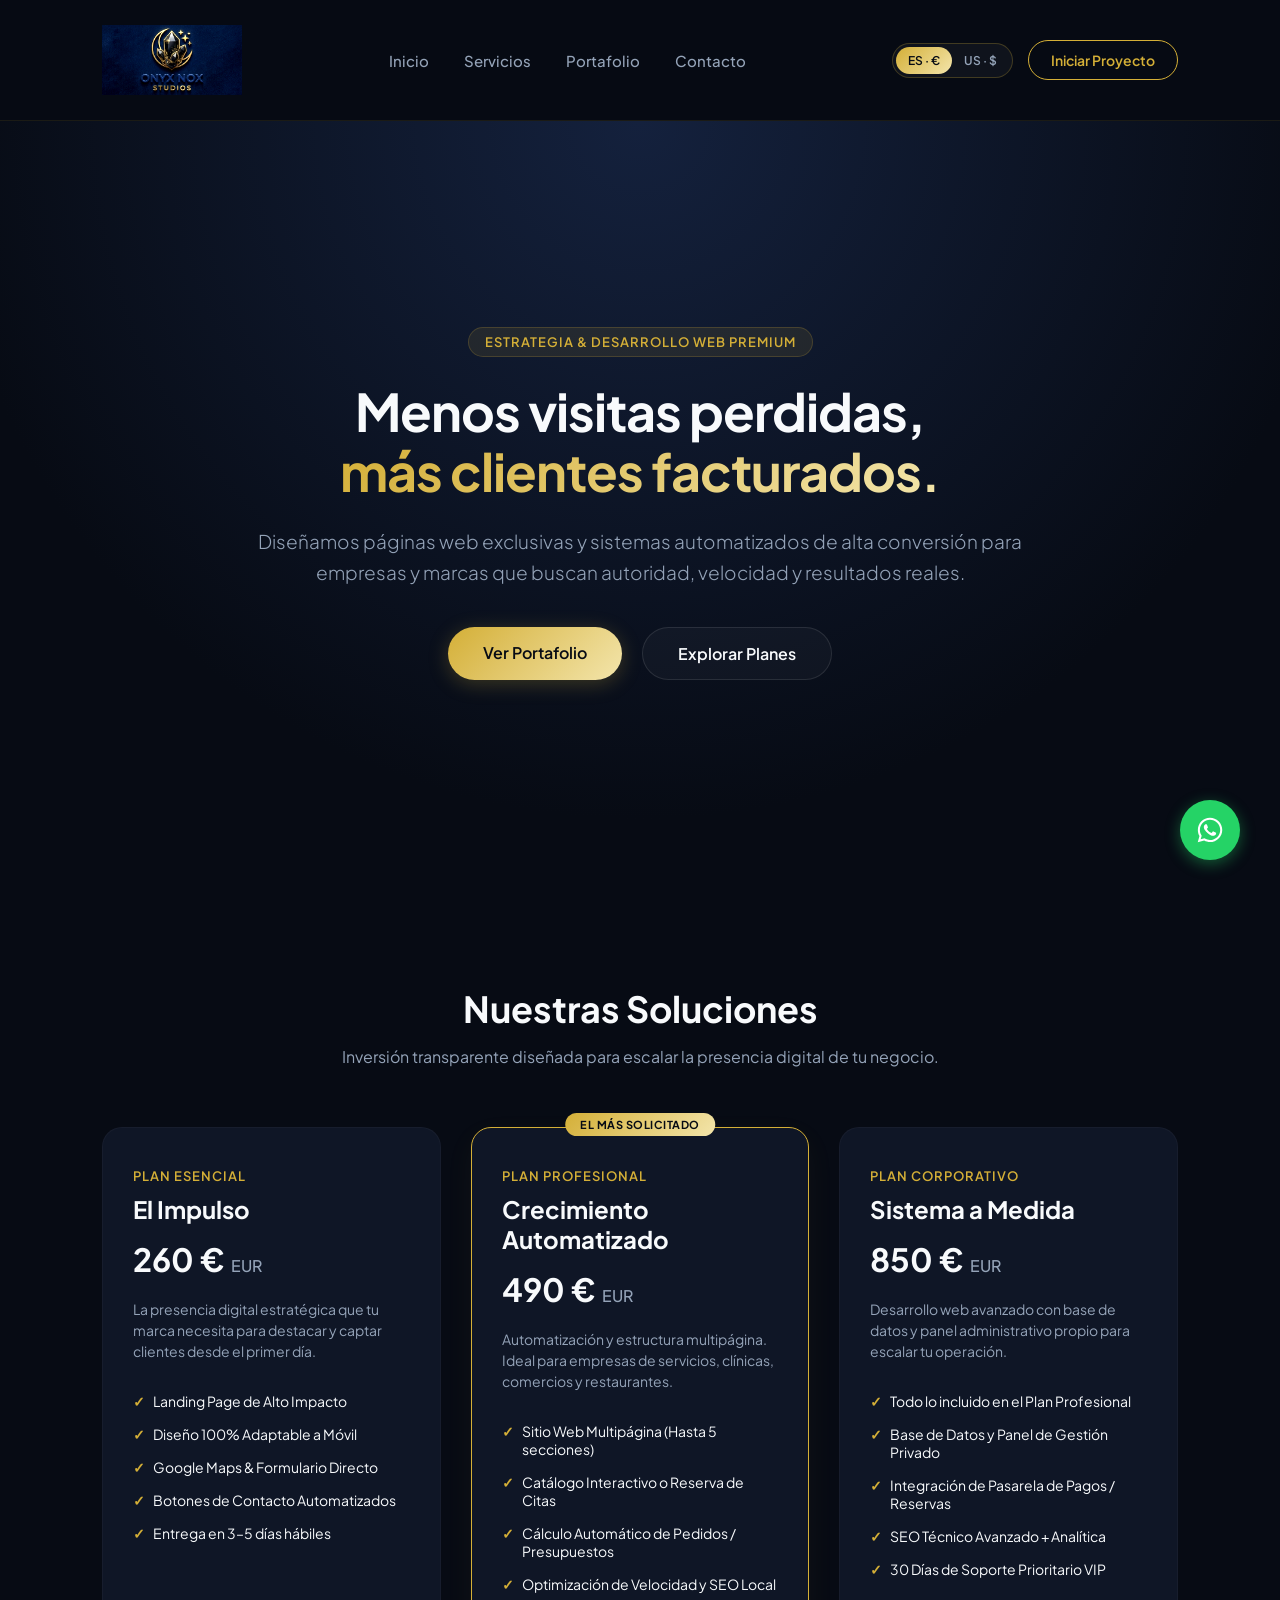
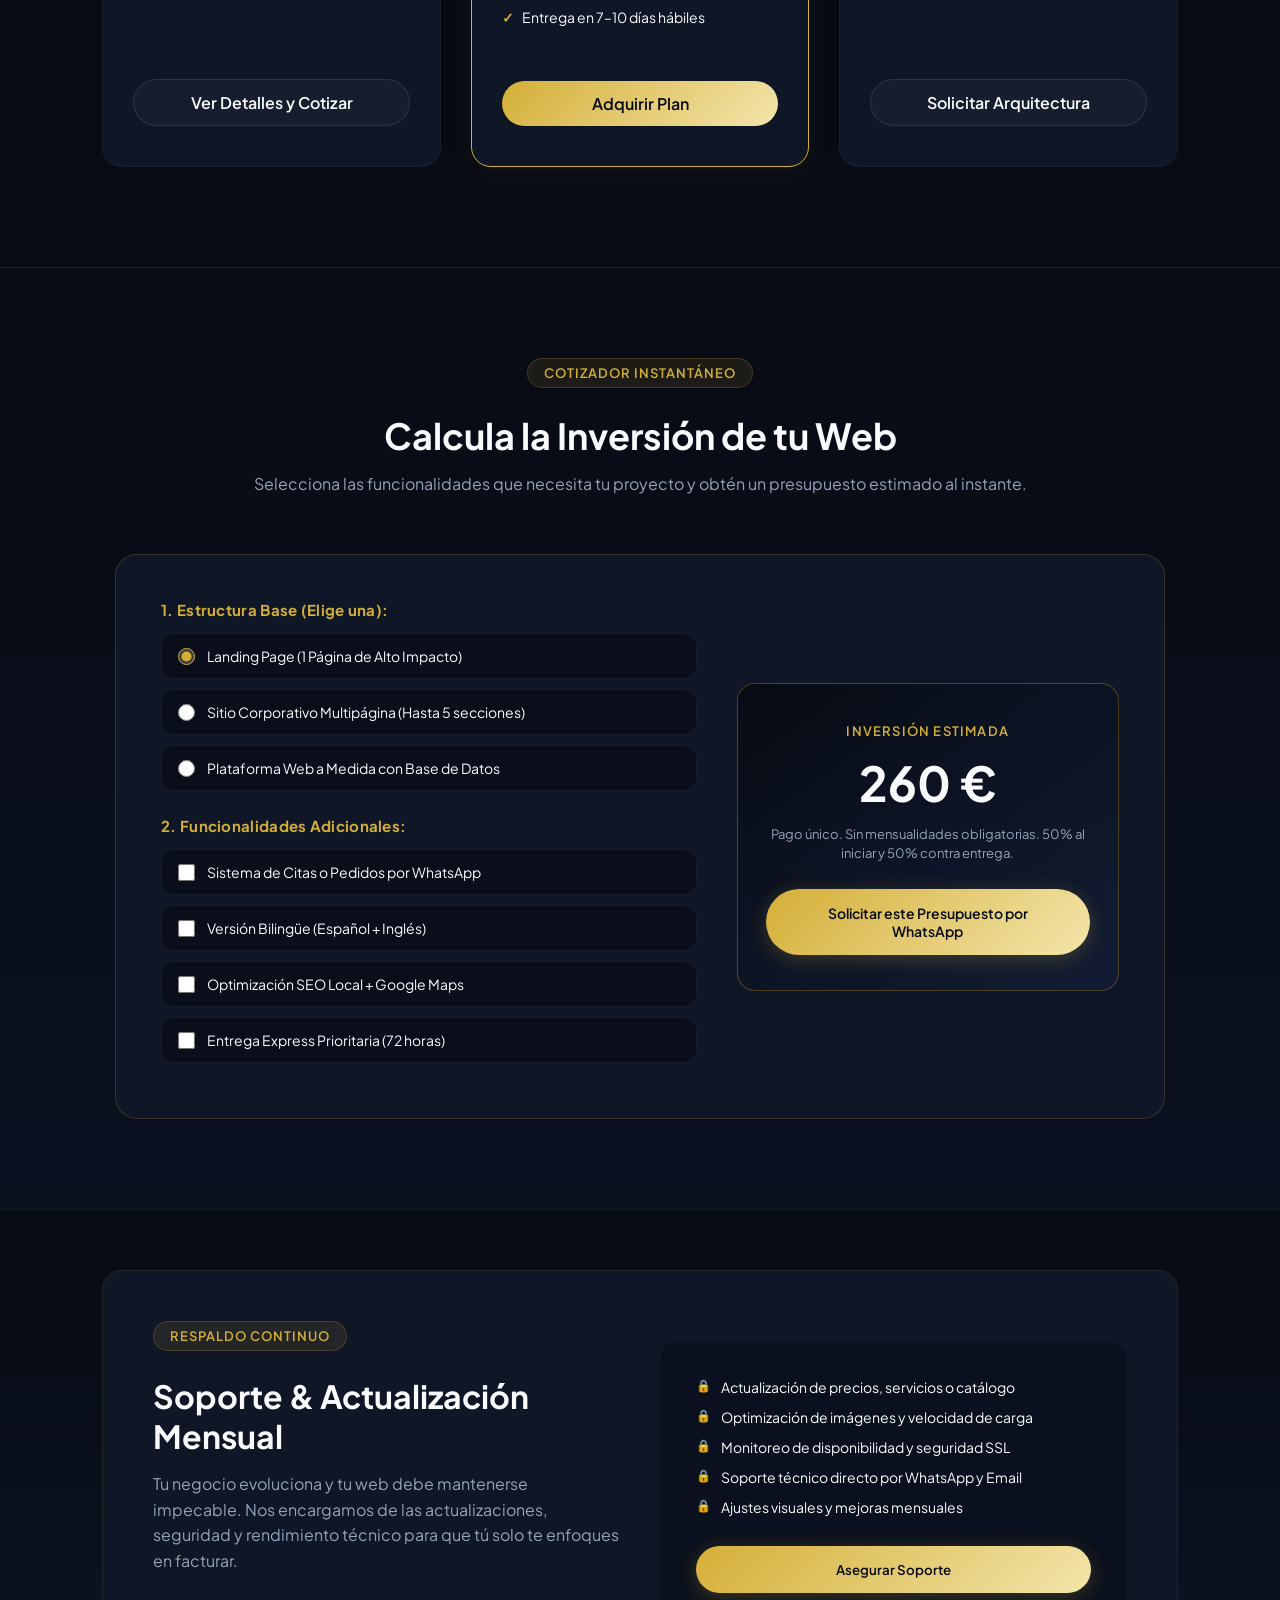
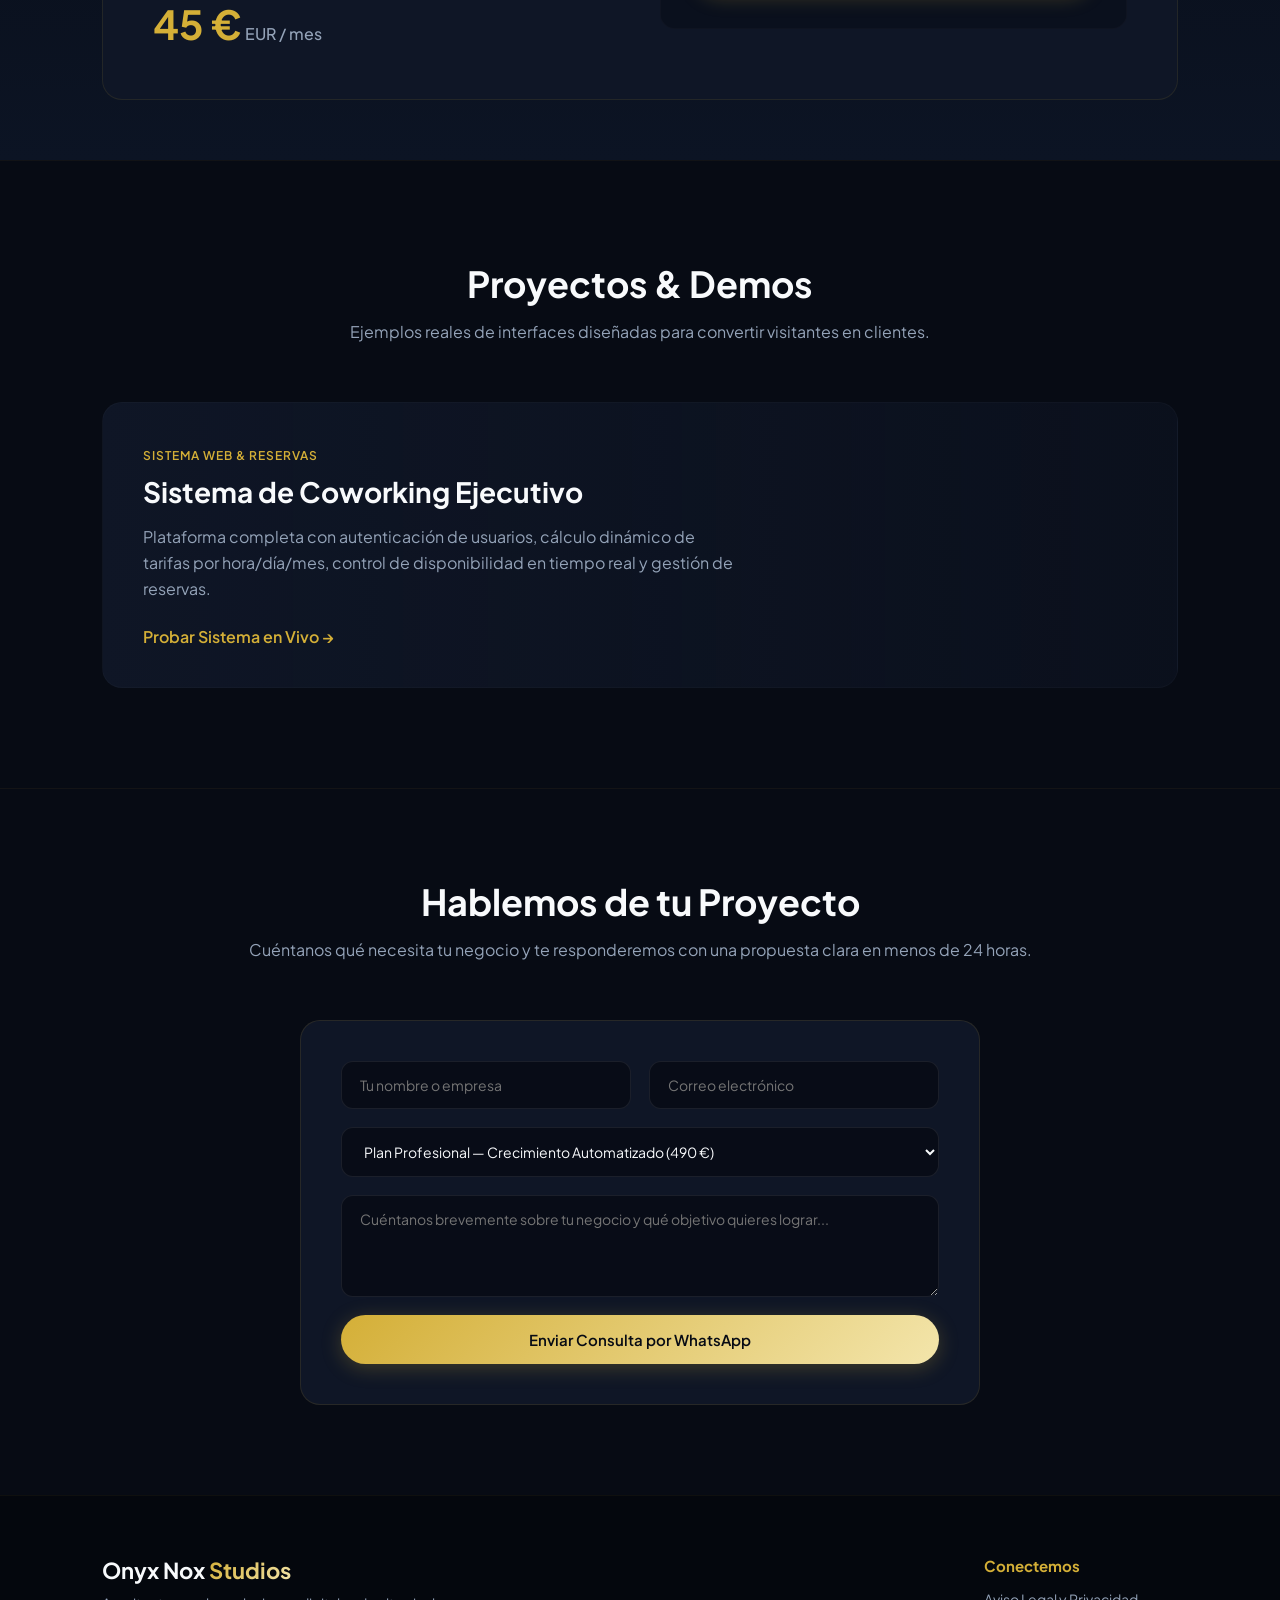
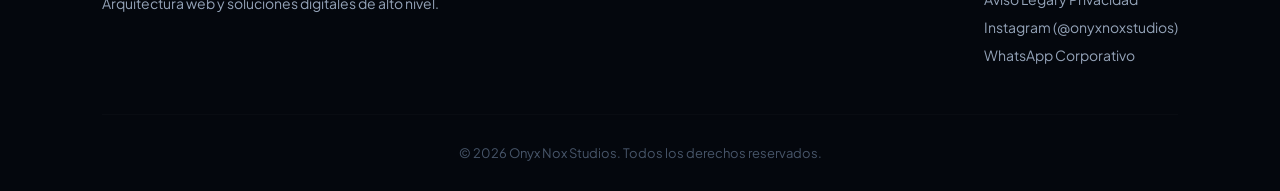
==== index.html @ cb820b1e "Agregar archivos de la pagina" ====
<!DOCTYPE html>
<html lang="es">
<head>
    <meta charset="UTF-8">
    <meta name="viewport" content="width=device-width, initial-scale=1.0">
    <title>Onyx Nox Studios | High-End Web Development & Digital Strategy</title>
    <link rel="preconnect" href="https://fonts.googleapis.com">
    <link rel="preconnect" href="https://fonts.gstatic.com" crossorigin>
    <link href="https://fonts.googleapis.com/css2?family=Plus+Jakarta+Sans:wght@300;400;500;600;700&display=swap" rel="stylesheet">
    <link rel="stylesheet" href="css/style.css">
    <script src="js/script.js" defer></script>
</head>
<body>

    <!-- BOTÓN FLOTANTE WHATSAPP -->
    <a href="https://wa.me/573127645859" id="btn-whatsapp-flotante" class="whatsapp-float" target="_blank" rel="noopener noreferrer" aria-label="WhatsApp Onyx Nox Studios">
        <svg xmlns="http://www.w3.org/2000/svg" viewBox="0 0 448 512" width="28" height="28" fill="#ffffff">
            <path d="M380.9 97.1C339 55.1 283.2 32 223.9 32c-122.4 0-222 99.6-222 222 0 39.1 10.2 77.3 29.6 111L0 480l117.7-30.9c32.4 17.7 68.9 27 106.1 27h.1c122.3 0 224.1-99.6 224.1-222 0-59.3-25.2-115-67.1-157zm-157 341.6c-33.2 0-65.7-8.9-94-25.7l-6.7-4-69.8 18.3L72 359.2l-4.4-7c-18.5-29.4-28.2-63.3-28.2-98.2 0-101.7 82.8-184.5 184.6-184.5 49.3 0 95.6 19.2 130.4 54.1 34.8 34.9 56.2 81.2 56.1 130.5 0 101.8-84.9 184.6-186.6 184.6zm101.2-138.2c-5.5-2.8-32.8-16.2-37.9-18-5.1-1.9-8.8-2.8-12.5 2.8-3.7 5.6-14.3 18-17.6 21.8-3.2 3.7-6.5 4.2-12 1.4-32.6-16.3-54-29.1-75.5-66-5.7-9.8 5.7-9.1 16.3-30.3 1.8-3.7 .9-6.9-.5-9.7-1.4-2.8-12.5-30.1-17.1-41.2-4.5-10.8-9.1-9.3-12.5-9.5-3.2-.2-6.9-.2-10.6-.2-3.7 0-9.7 1.4-14.8 6.9-5.1 5.6-19.4 19-19.4 46.3 0 27.3 19.9 53.7 22.6 57.4 2.8 3.7 39.1 59.7 94.8 83.8 35.2 15.2 49 16.5 66.6 13.9 10.7-1.6 32.8-13.4 37.4-26.4 4.6-13 4.6-24.1 3.2-26.4-1.3-2.5-5-3.9-10.5-6.6z"/>
        </svg>
    </a>

    <!-- NAVBAR PREMIUM -->
    <header class="navbar">
        <a href="index.html" class="logo-container">
            <img src="img/1-logo.png" alt="Onyx Nox Studios Logo" class="nav-logo">
        </a>

        <nav>
            <ul class="nav-links">
                <li><a href="#inicio" data-i18n="nav_home">Inicio</a></li>
                <li><a href="#servicios" data-i18n="nav_services">Servicios</a></li>
                <li><a href="#portafolio" data-i18n="nav_portfolio">Portafolio</a></li>
                <li><a href="#contacto" data-i18n="nav_contact">Contacto</a></li>
            </ul>
        </nav>

        <div class="nav-actions">
            <!-- SELECTOR DE REGIÓN / MONEDA -->
            <div class="region-switcher" role="group" aria-label="Selector de región y moneda">
                <button type="button" class="region-btn active" data-region="es">ES · €</button>
                <button type="button" class="region-btn" data-region="us">US · $</button>
            </div>
            <a href="#contacto" class="btn-nav" data-i18n="nav_cta">Iniciar Proyecto</a>
        </div>
    </header>

    <!-- HERO SECTION -->
    <section id="inicio" class="hero">
        <div class="hero-content">
            <div class="badge" data-i18n="hero_badge">Estrategia & Desarrollo Web Premium</div>
            <h1>
                <span data-i18n="hero_title_1">Menos visitas perdidas,</span><br>
                <span class="text-gradient" data-i18n="hero_title_2">más clientes facturados.</span>
            </h1>
            <p data-i18n="hero_desc">Diseñamos páginas web exclusivas y sistemas automatizados de alta conversión para empresas y marcas que buscan autoridad, velocidad y resultados reales.</p>
            <div class="hero-actions">
                <a href="#portafolio" class="btn-primary" data-i18n="hero_btn_1">Ver Portafolio</a>
                <a href="#servicios" class="btn-secondary" data-i18n="hero_btn_2">Explorar Planes</a>
            </div>
        </div>
    </section>

    <!-- SECCIÓN SERVICIOS / PLANES -->
    <section id="servicios" class="services-section">
        <div class="section-header">
            <h2 data-i18n="services_title">Nuestras Soluciones</h2>
            <p data-i18n="services_subtitle">Inversión transparente diseñada para escalar la presencia digital de tu negocio.</p>
        </div>
        
        <div class="pricing-grid">
            <!-- Plan Básico -->
            <div class="price-card">
                <div class="card-tier" data-i18n="plan1_tier">Plan Esencial</div>
                <h3 data-i18n="plan1_name">El Impulso</h3>
                <div class="price"><span id="price-basic">260 €</span> <span class="currency" id="curr-basic">EUR</span></div>
                <p class="card-desc" data-i18n="plan1_desc">La presencia digital estratégica que tu marca necesita para destacar y captar clientes desde el primer día.</p>
                <ul class="features">
                    <li data-i18n="plan1_f1">Landing Page de Alto Impacto</li>
                    <li data-i18n="plan1_f2">Diseño 100% Adaptable a Móvil</li>
                    <li data-i18n="plan1_f3">Google Maps & Formulario Directo</li>
                    <li data-i18n="plan1_f4">Botones de Contacto Automatizados</li>
                    <li data-i18n="plan1_f5">Entrega en 3–5 días hábiles</li>
                </ul>
                <a href="plan-basico.html" class="btn-card" data-i18n="plan1_btn">Ver Detalles y Cotizar</a>
            </div>

            <!-- Plan Profesional -->
            <div class="price-card featured">
                <div class="badge-featured" data-i18n="plan2_badge">El Más Solicitado</div>
                <div class="card-tier" data-i18n="plan2_tier">Plan Profesional</div>
                <h3 data-i18n="plan2_name">Crecimiento Automatizado</h3>
                <div class="price"><span id="price-pro">490 €</span> <span class="currency" id="curr-pro">EUR</span></div>
                <p class="card-desc" data-i18n="plan2_desc">Automatización y estructura multipágina. Ideal para empresas de servicios, clínicas, comercios y restaurantes.</p>
                <ul class="features">
                    <li data-i18n="plan2_f1">Sitio Web Multipágina (Hasta 5 secciones)</li>
                    <li data-i18n="plan2_f2">Catálogo Interactivo o Reserva de Citas</li>
                    <li data-i18n="plan2_f3">Cálculo Automático de Pedidos / Presupuestos</li>
                    <li data-i18n="plan2_f4">Optimización de Velocidad y SEO Local</li>
                    <li data-i18n="plan2_f5">Entrega en 7–10 días hábiles</li>
                </ul>
                <a href="plan-profesional.html" class="btn-card btn-featured" data-i18n="plan2_btn">Adquirir Plan</a>
            </div>

            <!-- Plan Premium -->
            <div class="price-card">
                <div class="card-tier" data-i18n="plan3_tier">Plan Corporativo</div>
                <h3 data-i18n="plan3_name">Sistema a Medida</h3>
                <div class="price"><span id="price-prem">850 €</span> <span class="currency" id="curr-prem">EUR</span></div>
                <p class="card-desc" data-i18n="plan3_desc">Desarrollo web avanzado con base de datos y panel administrativo propio para escalar tu operación.</p>
                <ul class="features">
                    <li data-i18n="plan3_f1">Todo lo incluido en el Plan Profesional</li>
                    <li data-i18n="plan3_f2">Base de Datos y Panel de Gestión Privado</li>
                    <li data-i18n="plan3_f3">Integración de Pasarela de Pagos / Reservas</li>
                    <li data-i18n="plan3_f4">SEO Técnico Avanzado + Analítica</li>
                    <li data-i18n="plan3_f5">30 Días de Soporte Prioritario VIP</li>
                </ul>
                <a href="plan-premium.html" class="btn-card" data-i18n="plan3_btn">Solicitar Arquitectura</a>
            </div>
        </div>
    </section>

    <!-- CALCULADORA INTERACTIVA DE PRESUPUESTO -->
    <section id="calculadora" class="calculator-section">
        <div class="section-header">
            <div class="badge" data-i18n="calc_badge">Cotizador Instantáneo</div>
            <h2 data-i18n="calc_title">Calcula la Inversión de tu Web</h2>
            <p data-i18n="calc_subtitle">Selecciona las funcionalidades que necesita tu proyecto y obtén un presupuesto estimado al instante.</p>
        </div>

        <div class="calculator-box">
            <div class="calc-options">
                <div class="calc-group">
                    <h4 data-i18n="calc_base_label">1. Estructura Base (Elige una):</h4>
                    <label class="calc-radio-card">
                        <input type="radio" name="calc-base" value="landing" checked>
                        <span data-i18n="calc_opt_landing">Landing Page (1 Página de Alto Impacto)</span>
                    </label>
                    <label class="calc-radio-card">
                        <input type="radio" name="calc-base" value="multi">
                        <span data-i18n="calc_opt_multi">Sitio Corporativo Multipágina (Hasta 5 secciones)</span>
                    </label>
                    <label class="calc-radio-card">
                        <input type="radio" name="calc-base" value="system">
                        <span data-i18n="calc_opt_system">Plataforma Web a Medida con Base de Datos</span>
                    </label>
                </div>

                <div class="calc-group">
                    <h4 data-i18n="calc_extras_label">2. Funcionalidades Adicionales:</h4>
                    <label class="calc-check-item">
                        <input type="checkbox" class="calc-extra" value="booking">
                        <span data-i18n="calc_ext_booking">Sistema de Citas o Pedidos por WhatsApp</span>
                    </label>
                    <label class="calc-check-item">
                        <input type="checkbox" class="calc-extra" value="lang">
                        <span data-i18n="calc_ext_lang">Versión Bilingüe (Español + Inglés)</span>
                    </label>
                    <label class="calc-check-item">
                        <input type="checkbox" class="calc-extra" value="seo">
                        <span data-i18n="calc_ext_seo">Optimización SEO Local + Google Maps</span>
                    </label>
                    <label class="calc-check-item">
                        <input type="checkbox" class="calc-extra" value="express">
                        <span data-i18n="calc_ext_express">Entrega Express Prioritaria (72 horas)</span>
                    </label>
                </div>
            </div>

            <div class="calc-summary">
                <span class="calc-summary-label" data-i18n="calc_est_label">Inversión Estimada</span>
                <div class="calc-total-display" id="calc-total-price">260 €</div>
                <p class="calc-note" data-i18n="calc_note">Pago único. Sin mensualidades obligatorias. 50% al iniciar y 50% contra entrega.</p>
                <button type="button" id="btn-send-calc" class="btn-primary" data-i18n="calc_btn">Solicitar este Presupuesto por WhatsApp</button>
            </div>
        </div>
    </section>

    <!-- SECCIÓN MANTENIMIENTO MENSUAL -->
    <section id="mantenimiento" class="maintenance-section">
        <div class="maintenance-container">
            <div class="maintenance-text">
                <div class="badge" data-i18n="maint_badge">Respaldo Continuo</div>
                <h2 data-i18n="maint_title">Soporte & Actualización Mensual</h2>
                <p data-i18n="maint_desc">Tu negocio evoluciona y tu web debe mantenerse impecable. Nos encargamos de las actualizaciones, seguridad y rendimiento técnico para que tú solo te enfoques en facturar.</p>
                <div class="maintenance-price">
                    <span class="m-price" id="price-maint">45 €</span> <span class="m-currency" id="curr-maint">EUR / mes</span>
                </div>
            </div>
            <div class="maintenance-features-box">
                <ul class="m-features">
                    <li data-i18n="maint_f1">Actualización de precios, servicios o catálogo</li>
                    <li data-i18n="maint_f2">Optimización de imágenes y velocidad de carga</li>
                    <li data-i18n="maint_f3">Monitoreo de disponibilidad y seguridad SSL</li>
                    <li data-i18n="maint_f4">Soporte técnico directo por WhatsApp y Email</li>
                    <li data-i18n="maint_f5">Ajustes visuales y mejoras mensuales</li>
                </ul>
                <button type="button" id="btn-cotizar-mantenimiento" class="btn-primary" data-i18n="maint_btn">Asegurar Soporte</button>
            </div>
        </div>
    </section>

    <!-- SECCIÓN PORTAFOLIO DEMO -->
    <section id="portafolio" class="portfolio-section">
        <div class="section-header">
            <h2 data-i18n="port_title">Proyectos & Demos</h2>
            <p data-i18n="port_subtitle">Ejemplos reales de interfaces diseñadas para convertir visitantes en clientes.</p>
        </div>
        <div class="portfolio-grid">
            <div class="portfolio-item">
                <div class="portfolio-info">
                    <span class="client-tag" data-i18n="demo1_tag">Sistema Web & Reservas</span>
                    <h3 data-i18n="demo1_title">Sistema de Coworking Ejecutivo</h3>
                    <p data-i18n="demo1_desc">Plataforma completa con autenticación de usuarios, cálculo dinámico de tarifas por hora/día/mes, control de disponibilidad en tiempo real y gestión de reservas.</p>
                    <a href="demos/Sistema-Coworking/index.html" class="view-demo-link" data-i18n="demo_link">Probar Sistema en Vivo →</a>
                </div>
            </div>
        </div>
    </section>

    <!-- SECCIÓN CONTACTO DIRECTO -->
    <section id="contacto" class="contact-section">
        <div class="section-header">
            <h2 data-i18n="contact_title">Hablemos de tu Proyecto</h2>
            <p data-i18n="contact_subtitle">Cuéntanos qué necesita tu negocio y te responderemos con una propuesta clara en menos de 24 horas.</p>
        </div>
        <form id="contact-form" class="contact-form">
            <div class="form-row">
                <input type="text" id="client-name" placeholder="Tu nombre o empresa" data-i18n-placeholder="form_name" required>
                <input type="email" id="client-email" placeholder="Correo electrónico" data-i18n-placeholder="form_email" required>
            </div>
            <select id="client-plan">
                <option value="Plan Esencial / Essential Plan" data-i18n="opt_basic">Plan Esencial — El Impulso</option>
                <option value="Plan Profesional / Professional Plan" selected data-i18n="opt_pro">Plan Profesional — Crecimiento Automatizado</option>
                <option value="Plan Corporativo / Custom System" data-i18n="opt_prem">Plan Corporativo — Sistema a Medida</option>
            </select>
            <textarea id="client-message" rows="4" placeholder="Cuéntanos brevemente sobre tu negocio y qué objetivo quieres lograr..." data-i18n-placeholder="form_msg" required></textarea>
            <button type="submit" class="btn-primary" data-i18n="form_submit">Enviar Consulta por WhatsApp</button>
        </form>
    </section>

    <!-- FOOTER -->
    <footer>
        <div class="footer-grid">
            <div class="footer-brand">
                <h3>Onyx Nox <span class="accent-text">Studios</span></h3>
                <p data-i18n="footer_tagline">Arquitectura web y soluciones digitales de alto nivel.</p>
            </div>
            <div class="footer-links">
                <h4 data-i18n="footer_connect">Conectemos</h4>
                <a href="#" id="open-legal-modal" data-i18n="footer_legal">Aviso Legal y Privacidad</a>
                <a href="https://www.instagram.com/onyxnoxstudios?obrf=MXYycXQyYjM4NWdheA%3D%3D&utm_source=qr" target="_blank" rel="noopener noreferrer">Instagram (@onyxnoxstudios)</a>
                <a href="https://wa.me/573127645859" target="_blank" rel="noopener noreferrer">WhatsApp Corporativo</a>
            </div>
        </div>
        <div class="footer-bottom">
            <p>&copy; 2026 Onyx Nox Studios. <span data-i18n="footer_rights">Todos los derechos reservados.</span></p>
        </div>
    </footer>

    <!-- MODAL AVISO LEGAL Y POLÍTICA DE PRIVACIDAD -->
    <div id="legal-modal" class="legal-modal" aria-hidden="true">
        <div class="legal-modal-content">
            <button type="button" id="close-legal-modal" class="legal-close-btn" aria-label="Cerrar">&times;</button>
            <h3 data-i18n="legal_modal_title">Aviso Legal y Política de Privacidad</h3>
            <div class="legal-modal-body" id="legal-modal-body">
                <!-- El contenido se carga dinámicamente en ES o EN desde script.js -->
            </div>
        </div>
    </div>

</body>
</html>
---- css/style.css ----
/* IMPORTACIÓN DE FUENTE SIFISTICADA */
@import url('https://fonts.googleapis.com/css2?family=Plus+Jakarta+Sans:wght@300;400;500;600;700&display=swap');

/* VARIABLES DE CLASE Y DINERO */
:root {
    --bg-dark-obsidian: #070B14;   /* Fondo ultra oscuro, elegante */
    --bg-card-navy: #0F1626;       /* Fondo de tarjetas, profundo */
    --accent-gold: #D4AF37;        /* Oro metálico clásico */
    --accent-champagne: #F3E5AB;   /* Crema/Champagne brillante para contrastes suaves */
    --text-platinum: #F8FAFC;      /* Texto principal brillante */
    --text-muted: #94A3B8;         /* Texto secundario elegante */
    --gradient-gold: linear-gradient(135deg, #D4AF37 0%, #F3E5AB 100%);
    --gradient-dark: linear-gradient(180deg, #070B14 0%, #0F1626 100%);
}

/* RESET PREMIUM */
* {
    margin: 0;
    padding: 0;
    box-sizing: border-box;
    font-family: 'Plus Jakarta Sans', sans-serif;
    scroll-behavior: smooth;
}

body {
    background-color: var(--bg-dark-obsidian);
    color: var(--text-platinum);
    overflow-x: hidden;
}

/* NAVBAR DE ALTA CLASE */
.navbar {
    display: flex;
    justify-content: space-between;
    align-items: center;
    padding: 25px 8%;
    background-color: rgba(7, 11, 20, 0.95);
    border-bottom: 1px solid rgba(212, 175, 55, 0.1);
    position: sticky;
    top: 0;
    z-index: 1000;
    backdrop-filter: blur(10px);
}

.logo {
    font-size: 24px;
    font-weight: 700;
    letter-spacing: -0.5px;
    color: var(--text-platinum);
}

.nav-links {
    list-style: none;
    display: flex;
    gap: 35px;
}

.nav-links a {
    text-decoration: none;
    color: var(--text-muted);
    font-weight: 500;
    font-size: 15px;
    transition: color 0.3s ease;
}

.nav-links a:hover {
    color: var(--accent-gold);
}

.btn-nav {
    background: transparent;
    color: var(--accent-gold);
    border: 1px solid var(--accent-gold);
    padding: 10px 22px;
    text-decoration: none;
    font-weight: 600;
    font-size: 14px;
    border-radius: 50px;
    transition: all 0.3s ease;
}

.btn-nav:hover {
    background: var(--gradient-gold);
    color: var(--bg-dark-obsidian);
    box-shadow: 0 4px 15px rgba(212, 175, 55, 0.3);
}

/* HERO SECTION IMPONENTE */
.hero {
    min-height: 85vh;
    display: flex;
    justify-content: center;
    align-items: center;
    text-align: center;
    padding: 0 20px;
    background: radial-gradient(circle at top, #14213d 0%, var(--bg-dark-obsidian) 70%);
}

.hero-content {
    max-width: 800px;
}

.badge {
    display: inline-block;
    padding: 6px 16px;
    background: rgba(212, 175, 55, 0.1);
    border: 1px solid rgba(212, 175, 55, 0.2);
    color: var(--accent-gold);
    border-radius: 50px;
    font-size: 13px;
    font-weight: 600;
    margin-bottom: 25px;
    text-transform: uppercase;
    letter-spacing: 1px;
}

.hero-content h1 {
    font-size: 52px;
    font-weight: 700;
    line-height: 1.15;
    margin-bottom: 25px;
    letter-spacing: -1px;
}

.accent-text,
.text-gradient {
    background: var(--gradient-gold);
    background-clip: text;
    -webkit-background-clip: text;
    -webkit-text-fill-color: transparent;
}

.hero-content p {
    font-size: 19px;
    color: var(--text-muted);
    line-height: 1.6;
    margin-bottom: 40px;
    font-weight: 300;
}

.hero-actions {
    display: flex;
    justify-content: center;
    gap: 20px;
}

.btn-primary {
    background: var(--gradient-gold);
    color: var(--bg-dark-obsidian);
    padding: 15px 35px;
    text-decoration: none;
    font-weight: 600;
    border-radius: 50px;
    box-shadow: 0 4px 20px rgba(212, 175, 55, 0.25);
    transition: transform 0.3s ease, box-shadow 0.3s ease;
}

.btn-primary:hover {
    transform: translateY(-2px);
    box-shadow: 0 6px 25px rgba(212, 175, 55, 0.4);
}

.btn-secondary {
    background: rgba(255, 255, 255, 0.03);
    color: var(--text-platinum);
    border: 1px solid rgba(255, 255, 255, 0.1);
    padding: 15px 35px;
    text-decoration: none;
    font-weight: 600;
    border-radius: 50px;
    transition: background 0.3s ease;
}

.btn-secondary:hover {
    background: rgba(255, 255, 255, 0.08);
}

/* SECCIONES COMPARTIDAS */
.services-section, .portfolio-section {
    padding: 100px 8%;
    background-color: var(--bg-dark-obsidian);
}

.section-header {
    text-align: center;
    margin-bottom: 60px;
}

.section-header h2 {
    font-size: 36px;
    font-weight: 700;
    margin-bottom: 15px;
}

.section-header p {
    color: var(--text-muted);
    font-size: 16px;
}

/* CUADRICULA DE TARIFAS (PLANES) */
.pricing-grid {
    display: grid;
    grid-template-columns: repeat(auto-fit, minmax(290px, 1fr));
    gap: 30px;
    align-items: stretch;
}

.price-card {
    background-color: var(--bg-card-navy);
    border: 1px solid rgba(255, 255, 255, 0.03);
    border-radius: 20px;
    padding: 40px 30px;
    display: flex;
    flex-direction: column;
    position: relative;
    transition: transform 0.3s ease, border 0.3s ease;
}

.price-card:hover {
    transform: translateY(-5px);
    border-color: rgba(212, 175, 55, 0.2);
}

/* Tarjeta Destacada Premium */
.price-card.featured {
    border: 1px solid var(--accent-gold);
    box-shadow: 0 10px 30px rgba(212, 175, 55, 0.05);
}

.badge-featured {
    position: absolute;
    top: -15px;
    left: 50%;
    transform: translateX(-50%);
    background: var(--gradient-gold);
    color: var(--bg-dark-obsidian);
    padding: 5px 15px;
    font-size: 11px;
    font-weight: 700;
    border-radius: 50px;
    text-transform: uppercase;
    letter-spacing: 0.5px;
}

.card-tier {
    font-size: 13px;
    font-weight: 600;
    color: var(--accent-gold);
    text-transform: uppercase;
    letter-spacing: 1px;
    margin-bottom: 10px;
}

.price-card h3 {
    font-size: 24px;
    margin-bottom: 15px;
}

.price {
    font-size: 32px;
    font-weight: 700;
    margin-bottom: 20px;
    color: var(--text-platinum);
}

.currency {
    font-size: 16px;
    font-weight: 500;
    color: var(--text-muted);
}

.card-desc {
    font-size: 14px;
    color: var(--text-muted);
    line-height: 1.5;
    margin-bottom: 30px;
}

.features {
    list-style: none;
    margin-bottom: 40px;
    flex-grow: 1;
}

.features li {
    font-size: 14px;
    color: var(--text-platinum);
    margin-bottom: 15px;
    position: relative;
    padding-left: 20px;
}

.features li::before {
    content: "✓";
    position: absolute;
    left: 0;
    color: var(--accent-gold);
    font-weight: bold;
}

.btn-card {
    display: block;
    text-align: center;
    background: rgba(255, 255, 255, 0.03);
    color: var(--text-platinum);
    border: 1px solid rgba(255, 255, 255, 0.1);
    padding: 12px;
    text-decoration: none;
    font-weight: 600;
    border-radius: 50px;
    transition: all 0.3s ease;
}

.btn-card:hover {
    background: rgba(255, 255, 255, 0.08);
}

.btn-featured {
    background: var(--gradient-gold);
    color: var(--bg-dark-obsidian);
    border: none;
}

.btn-featured:hover {
    background: var(--accent-champagne);
    box-shadow: 0 4px 15px rgba(212, 175, 55, 0.2);
}

/* PORTAFOLIO DEMO SECCIÓN */
.portfolio-grid {
    display: grid;
    grid-template-columns: 1fr;
    gap: 30px;
}

.portfolio-item {
    background: linear-gradient(90deg, var(--bg-card-navy) 0%, rgba(15, 22, 38, 0.5) 100%);
    border: 1px solid rgba(255, 255, 255, 0.02);
    border-radius: 20px;
    padding: 40px;
    display: flex;
    align-items: center;
}

.client-tag {
    font-size: 12px;
    color: var(--accent-gold);
    text-transform: uppercase;
    font-weight: 600;
    letter-spacing: 1px;
}

.portfolio-info h3 {
    font-size: 28px;
    margin: 10px 0 15px 0;
}

.portfolio-info p {
    color: var(--text-muted);
    max-width: 600px;
    line-height: 1.6;
    margin-bottom: 25px;
}

.view-demo-link {
    color: var(--accent-gold);
    text-decoration: none;
    font-weight: 600;
    transition: color 0.3s;
}

.view-demo-link:hover {
    color: var(--accent-champagne);
}

/* FOOTER ELEGANTE */
footer {
    background-color: #04070D;
    padding: 60px 8% 30px 8%;
    border-top: 1px solid rgba(212, 175, 55, 0.05);
}

.footer-grid {
    display: flex;
    justify-content: space-between;
    flex-wrap: wrap;
    gap: 40px;
    margin-bottom: 40px;
}

.footer-brand h3 {
    font-size: 22px;
    margin-bottom: 10px;
}

.footer-brand p {
    color: var(--text-muted);
    font-size: 14px;
}

.footer-links h4 {
    font-size: 15px;
    color: var(--accent-gold);
    margin-bottom: 15px;
}

.footer-links a {
    display: block;
    color: var(--text-muted);
    text-decoration: none;
    margin-bottom: 10px;
    font-size: 14px;
    transition: color 0.3s;
}

.footer-links a:hover {
    color: var(--text-platinum);
}

.footer-bottom {
    text-align: center;
    border-top: 1px solid rgba(255, 255, 255, 0.02);
    padding-top: 30px;
    font-size: 13px;
    color: #475569;
}

/* DISEÑO RESPONSIVO DE CLASE */
@media (max-width: 768px) {
    .navbar {
        flex-direction: column;
        gap: 20px;
        padding: 20px;
    }
    .nav-links {
        gap: 20px;
    }
    .hero-content h1 {
        font-size: 36px;
    }
    .hero-actions {
        flex-direction: column;
        gap: 15px;
    }
    .portfolio-item {
        padding: 25px;
    }
}

/* SECCIÓN MANTENIMIENTO MENSUAL */
.maintenance-section {
    padding: 60px 8%;
    background: linear-gradient(180deg, var(--bg-dark-obsidian) 0%, #0c1424 100%);
    border-top: 1px solid rgba(212, 175, 55, 0.05);
    border-bottom: 1px solid rgba(212, 175, 55, 0.05);
}

.maintenance-container {
    display: flex;
    align-items: center;
    justify-content: space-between;
    background-color: var(--bg-card-navy);
    border: 1px solid rgba(212, 175, 55, 0.1);
    border-radius: 20px;
    padding: 50px;
    gap: 40px;
    flex-wrap: wrap;
}

.maintenance-text {
    flex: 1 1 45%;
}

.maintenance-text h2 {
    font-size: 32px;
    font-weight: 700;
    margin-bottom: 15px;
}

.maintenance-text p {
    color: var(--text-muted);
    line-height: 1.6;
    margin-bottom: 25px;
}

.maintenance-price {
    margin-top: 20px;
}

.m-price {
    font-size: 40px;
    font-weight: 700;
    color: var(--accent-gold);
}

.m-currency {
    font-size: 16px;
    color: var(--text-muted);
    font-weight: 500;
}

.maintenance-features-box {
    flex: 1 1 45%;
    background: rgba(7, 11, 20, 0.5);
    padding: 35px;
    border-radius: 15px;
    border: 1px solid rgba(255, 255, 255, 0.02);
}

.m-features {
    list-style: none;
    margin-bottom: 30px;
}

.m-features li {
    font-size: 14px;
    color: var(--text-platinum);
    margin-bottom: 12px;
    position: relative;
    padding-left: 25px;
}

.m-features li::before {
    content: "🔒";
    position: absolute;
    left: 0;
    font-size: 12px;
}

.maintenance-features-box .btn-primary {
    width: 100%;
    text-align: center;
    cursor: pointer;
    border: none;
}

@media (max-width: 768px) {
    .maintenance-container {
        padding: 30px 20px;
        flex-direction: column;
    }
}

/* ESTILO BOTÓN FLOTANTE WHATSAPP */
.whatsapp-float {
    position: fixed;
    width: 60px;
    height: 60px;
    bottom: 40px;
    right: 40px;
    background-color: #25d366;
    color: #fff;
    border-radius: 50px;
    display: flex;
    align-items: center;
    justify-content: center;
    box-shadow: 0 4px 15px rgba(37, 211, 102, 0.4);
    z-index: 1000;
    transition: all 0.3s ease;
}

.whatsapp-float:hover {
    transform: translateY(-5px);
    box-shadow: 0 6px 20px rgba(37, 211, 102, 0.6);
    background-color: #20ba5a;
}

/* Evitar que se tape en celulares si el contenido es muy estrecho */
@media (max-width: 768px) {
    .whatsapp-float {
        width: 55px;
        height: 55px;
        bottom: 20px;
        right: 20px;
    }
}

/* ESTILOS DE LA PÁGINA DE DETALLE DE PLANES */
.plan-detail-page {
    background-color: var(--bg-dark-obsidian);
    color: var(--text-platinum);
    font-family: sans-serif; /* O la tipografía que estés usando */
    padding: 40px 5%;
}

.nav-back-container {
    margin-bottom: 30px;
}

.btn-back {
    color: var(--accent-gold);
    text-decoration: none;
    font-size: 16px;
    font-weight: 500;
    transition: color 0.3s;
}

.btn-back:hover {
    color: #fff;
}

.plan-detail-container {
    max-width: 1100px;
    margin: 0 auto;
}

.plan-header {
    text-align: center;
    margin-bottom: 50px;
}

.plan-badge {
    background: rgba(212, 175, 55, 0.1);
    color: var(--accent-gold);
    padding: 6px 16px;
    border-radius: 20px;
    font-size: 13px;
    font-weight: 600;
    text-transform: uppercase;
    display: inline-block;
    margin-bottom: 15px;
}

.plan-header h1 {
    font-size: 42px;
    margin-bottom: 15px;
}

.plan-description {
    color: var(--text-muted);
    max-width: 700px;
    margin: 0 auto 25px auto;
    font-size: 18px;
    line-height: 1.6;
}

.plan-price-large {
    font-size: 48px;
    font-weight: 700;
    color: var(--accent-gold);
}

.plan-price-large .currency {
    font-size: 18px;
    color: var(--text-muted);
}

.plan-grid {
    display: flex;
    gap: 40px;
    flex-wrap: wrap;
}

.plan-includes-box {
    flex: 2 1 600px;
    background-color: var(--bg-card-navy);
    padding: 40px;
    border-radius: 20px;
    border: 1px solid rgba(255, 255, 255, 0.03);
}

.plan-includes-box h3, .plan-cta-box h3 {
    font-size: 24px;
    margin-bottom: 25px;
}

.detailed-features-list {
    list-style: none;
}

.detailed-features-list li {
    margin-bottom: 20px;
    font-size: 16px;
    line-height: 1.6;
    position: relative;
    padding-left: 30px;
}

.detailed-features-list li::before {
    content: "⚡";
    position: absolute;
    left: 0;
    color: var(--accent-gold);
}

.plan-cta-box {
    flex: 1 1 350px;
    background: linear-gradient(145deg, #0d1627 0%, #060a12 100%);
    padding: 40px;
    border-radius: 20px;
    border: 1px solid rgba(212, 175, 55, 0.1);
    align-self: flex-start;
}

.plan-cta-box p {
    color: var(--text-muted);
    font-size: 14px;
    line-height: 1.5;
    margin-bottom: 25px;
}

.btn-whatsapp-plan {
    width: 100%;
    background-color: #25d366;
    color: white;
    border: none;
    padding: 15px 20px;
    font-size: 16px;
    font-weight: 600;
    border-radius: 12px;
    cursor: pointer;
    box-shadow: 0 4px 15px rgba(37, 211, 102, 0.3);
    transition: all 0.3s ease;
}

.btn-whatsapp-plan:hover {
    background-color: #20ba5a;
    transform: translateY(-2px);
    box-shadow: 0 6px 20px rgba(37, 211, 102, 0.5);
}

.plan-requirements {
    margin-top: 30px;
    border-top: 1px solid rgba(255, 255, 255, 0.05);
    padding-top: 20px;
}

.plan-requirements h4 {
    font-size: 15px;
    margin-bottom: 10px;
    color: var(--accent-gold);
}

.plan-requirements ul {
    list-style: none;
    font-size: 13px;
    color: var(--text-muted);
}

.plan-requirements ul li {
    margin-bottom: 8px;
}

@media (max-width: 768px) {
    .plan-grid {
        flex-direction: column;
    }
} 

/* AJUSTE LOGO INTERMEDIO PERFECTO (SIN CORTAR Y MÁS GRANDE) */
.logo-container {
    display: flex;
    align-items: center;
    justify-content: center;
    width: 140px;       /* Ancho ideal en tu barra para que no empuje el menú */
    height: 70px;       /* Altura perfecta en el navbar */
    overflow: hidden;   /* Recorta limpiamente las esquinas vacías de la imagen */
    text-decoration: none;
}

.nav-logo {
    width: 100%;
    height: 100%;
    /* Rellena el contenedor para que juegue a favor del tamaño */
    object-fit: cover; 
    
    /* ¡AQUÍ ESTÁ LA MAGIA INTERMEDIA!
       - scale(1.5): Un zoom moderado. No es el 2.2 de antes que lo cortaba, ni el 1.0 que lo encogía.
       - object-position: centrado horizontalmente (center) y subimos un 45% para enfocar el texto */
    transform: scale(1.5);
    object-position: center 45%; 

    /* Filtros premium para que la letra y el dorado brillen con nitidez 4K */
    filter: contrast(1.15) brightness(1.3) drop-shadow(0 0 10px rgba(212, 175, 55, 0.4));
    
    transition: transform 0.3s ease, filter 0.3s ease;
}

/* Efecto elegante al pasar el mouse */
.logo-container:hover .nav-logo {
    transform: scale(1.35); /* Crece solo un toque sutil */
    filter: contrast(1.2) brightness(1.4) drop-shadow(0 0 15px rgba(212, 175, 55, 0.55));
}

/* SELECTOR DE REGIÓN / MONEDA EN NAVBAR */
.nav-actions {
    display: flex;
    align-items: center;
    gap: 15px;
}

.region-switcher {
    display: flex;
    background: rgba(255, 255, 255, 0.04);
    border: 1px solid rgba(212, 175, 55, 0.25);
    border-radius: 50px;
    padding: 3px;
}

.region-btn {
    background: transparent;
    border: none;
    color: var(--text-muted);
    font-size: 12px;
    font-weight: 600;
    padding: 6px 12px;
    border-radius: 50px;
    cursor: pointer;
    transition: all 0.25s ease;
}

.region-btn.active {
    background: var(--gradient-gold);
    color: var(--bg-dark-obsidian);
}

/* SECCIÓN FORMULARIO DE CONTACTO */
.contact-section {
    padding: 90px 8%;
    background-color: var(--bg-dark-obsidian);
    border-top: 1px solid rgba(212, 175, 55, 0.06);
}

.contact-form {
    max-width: 680px;
    margin: 0 auto;
    background-color: var(--bg-card-navy);
    padding: 40px;
    border-radius: 20px;
    border: 1px solid rgba(212, 175, 55, 0.12);
    display: flex;
    flex-direction: column;
    gap: 18px;
}

.form-row {
    display: grid;
    grid-template-columns: 1fr 1fr;
    gap: 18px;
}

.contact-form input,
.contact-form select,
.contact-form textarea {
    width: 100%;
    padding: 14px 18px;
    background-color: rgba(7, 11, 20, 0.8);
    border: 1px solid rgba(255, 255, 255, 0.08);
    border-radius: 12px;
    color: var(--text-platinum);
    font-size: 14px;
    outline: none;
    transition: border-color 0.3s ease;
}

.contact-form input:focus,
.contact-form select:focus,
.contact-form textarea:focus {
    border-color: var(--accent-gold);
}

.contact-form button {
    border: none;
    cursor: pointer;
    width: 100%;
    font-size: 15px;
}

@media (max-width: 768px) {
    .nav-actions {
        flex-direction: column;
    }
    .form-row {
        grid-template-columns: 1fr;
    }
    .contact-form {
        padding: 25px 20px;
    }
}

/* CALCULADORA DE PRESUPUESTO */
.calculator-section {
    padding: 90px 8%;
    background: linear-gradient(180deg, var(--bg-dark-obsidian) 0%, #0b1120 100%);
    border-top: 1px solid rgba(212, 175, 55, 0.08);
}

.calculator-box {
    max-width: 1050px;
    margin: 0 auto;
    background-color: var(--bg-card-navy);
    border: 1px solid rgba(212, 175, 55, 0.2);
    border-radius: 22px;
    padding: 45px;
    display: grid;
    grid-template-columns: 1.4fr 1fr;
    gap: 40px;
    align-items: center;
}

.calc-group {
    margin-bottom: 25px;
}

.calc-group:last-child {
    margin-bottom: 0;
}

.calc-group h4 {
    color: var(--accent-gold);
    font-size: 15px;
    margin-bottom: 14px;
    letter-spacing: 0.3px;
}

.calc-radio-card,
.calc-check-item {
    display: flex;
    align-items: center;
    gap: 12px;
    background: rgba(7, 11, 20, 0.65);
    border: 1px solid rgba(255, 255, 255, 0.06);
    padding: 13px 16px;
    border-radius: 12px;
    margin-bottom: 10px;
    cursor: pointer;
    font-size: 14px;
    color: var(--text-platinum);
    transition: border-color 0.25s ease, background 0.25s ease;
}

.calc-radio-card:hover,
.calc-check-item:hover {
    border-color: rgba(212, 175, 55, 0.45);
    background: rgba(212, 175, 55, 0.05);
}

.calc-radio-card input,
.calc-check-item input {
    accent-color: var(--accent-gold);
    width: 17px;
    height: 17px;
    cursor: pointer;
}

.calc-summary {
    background: linear-gradient(145deg, #070b14 0%, #121c33 100%);
    border: 1px solid rgba(212, 175, 55, 0.3);
    border-radius: 18px;
    padding: 35px 28px;
    text-align: center;
}

.calc-summary-label {
    font-size: 13px;
    text-transform: uppercase;
    letter-spacing: 1.2px;
    color: var(--accent-gold);
    font-weight: 600;
}

.calc-total-display {
    font-size: 48px;
    font-weight: 700;
    color: var(--text-platinum);
    margin: 12px 0;
}

.calc-note {
    font-size: 13px;
    color: var(--text-muted);
    line-height: 1.5;
    margin-bottom: 25px;
}

.calc-summary .btn-primary {
    width: 100%;
    border: none;
    cursor: pointer;
    font-size: 14px;
}

/* MODAL LEGAL */
.legal-modal {
    display: none;
    position: fixed;
    inset: 0;
    background: rgba(4, 7, 13, 0.85);
    backdrop-filter: blur(6px);
    z-index: 2000;
    align-items: center;
    justify-content: center;
    padding: 20px;
}

.legal-modal.open {
    display: flex;
}

.legal-modal-content {
    background: var(--bg-card-navy);
    border: 1px solid rgba(212, 175, 55, 0.3);
    border-radius: 18px;
    max-width: 650px;
    width: 100%;
    padding: 35px;
    position: relative;
    max-height: 85vh;
    overflow-y: auto;
}

.legal-close-btn {
    position: absolute;
    top: 18px;
    right: 22px;
    background: none;
    border: none;
    color: var(--text-muted);
    font-size: 28px;
    cursor: pointer;
}

.legal-close-btn:hover {
    color: var(--accent-gold);
}

.legal-modal-content h3 {
    color: var(--accent-gold);
    margin-bottom: 18px;
    font-size: 22px;
}

.legal-modal-body p {
    color: var(--text-muted);
    font-size: 14px;
    line-height: 1.65;
    margin-bottom: 14px;
}

.legal-modal-body strong {
    color: var(--text-platinum);
}

@media (max-width: 850px) {
    .calculator-box {
        grid-template-columns: 1fr;
        padding: 28px 20px;
    }
}
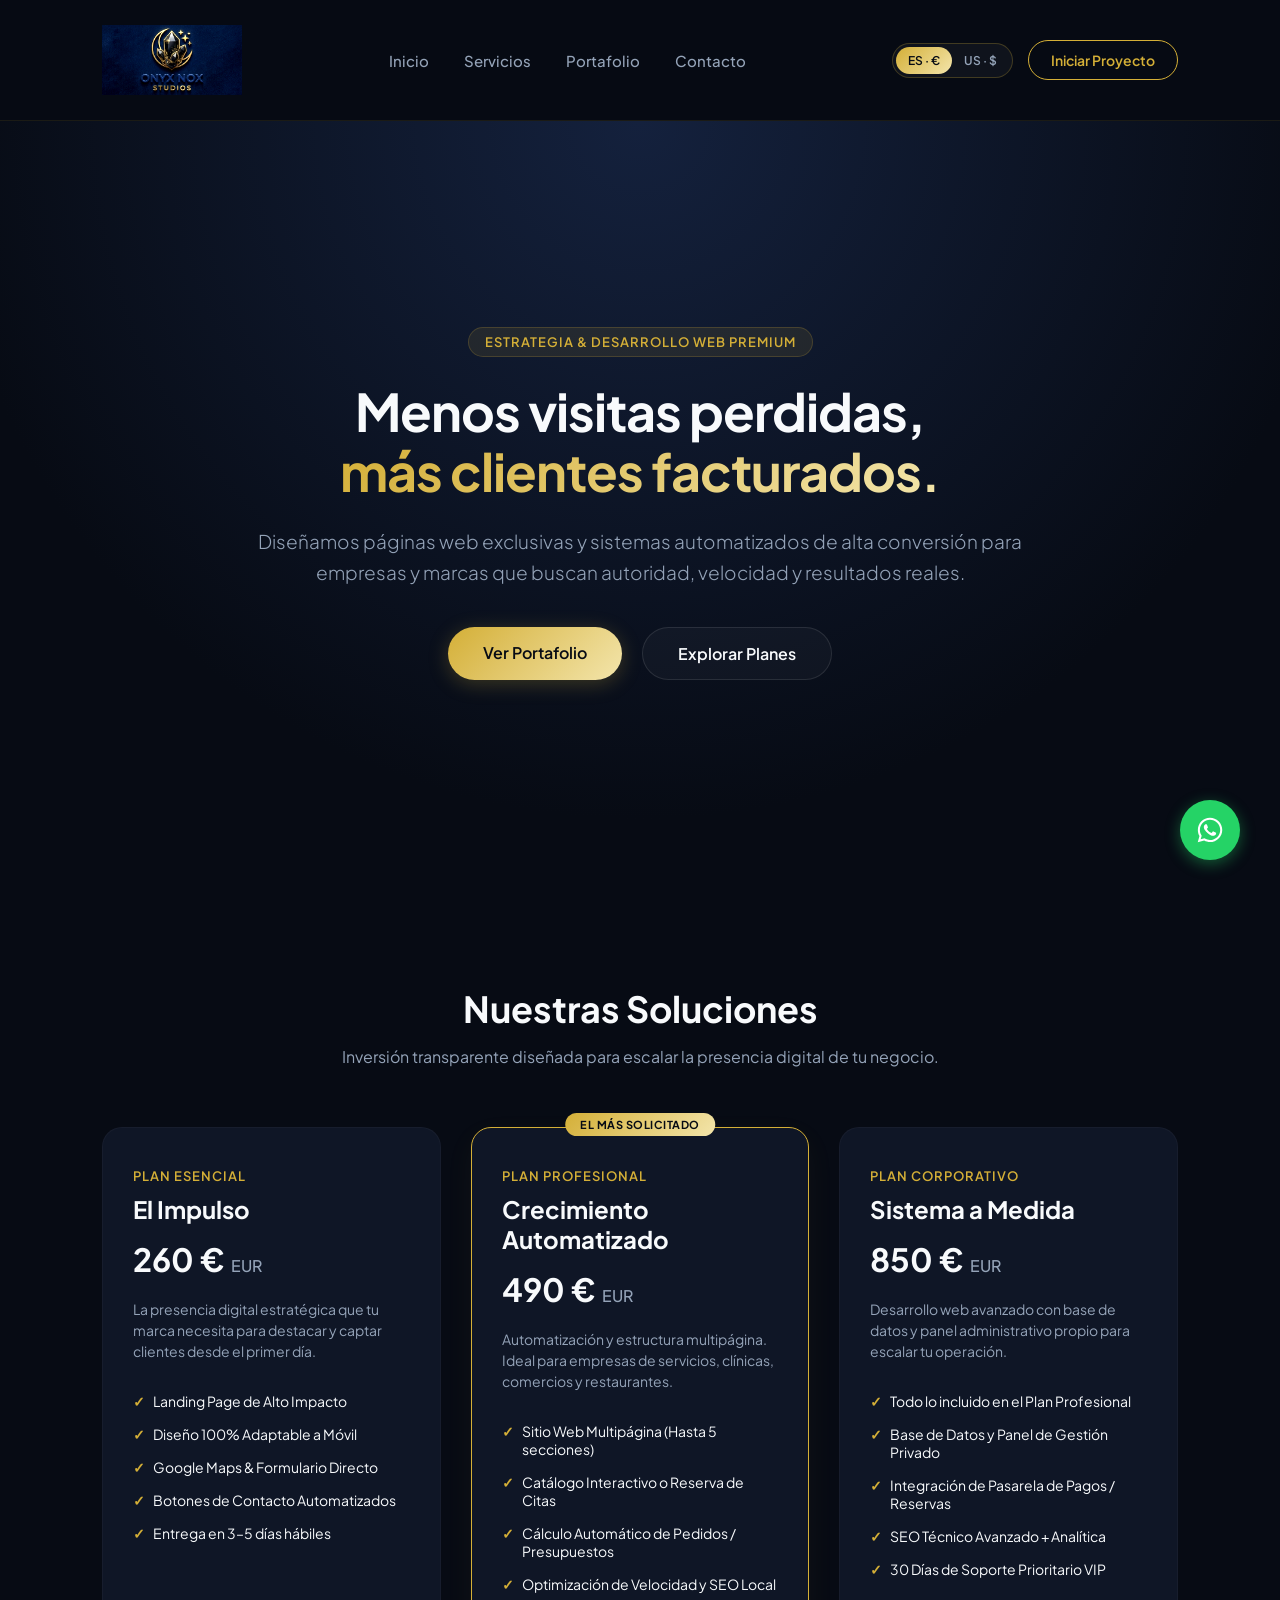
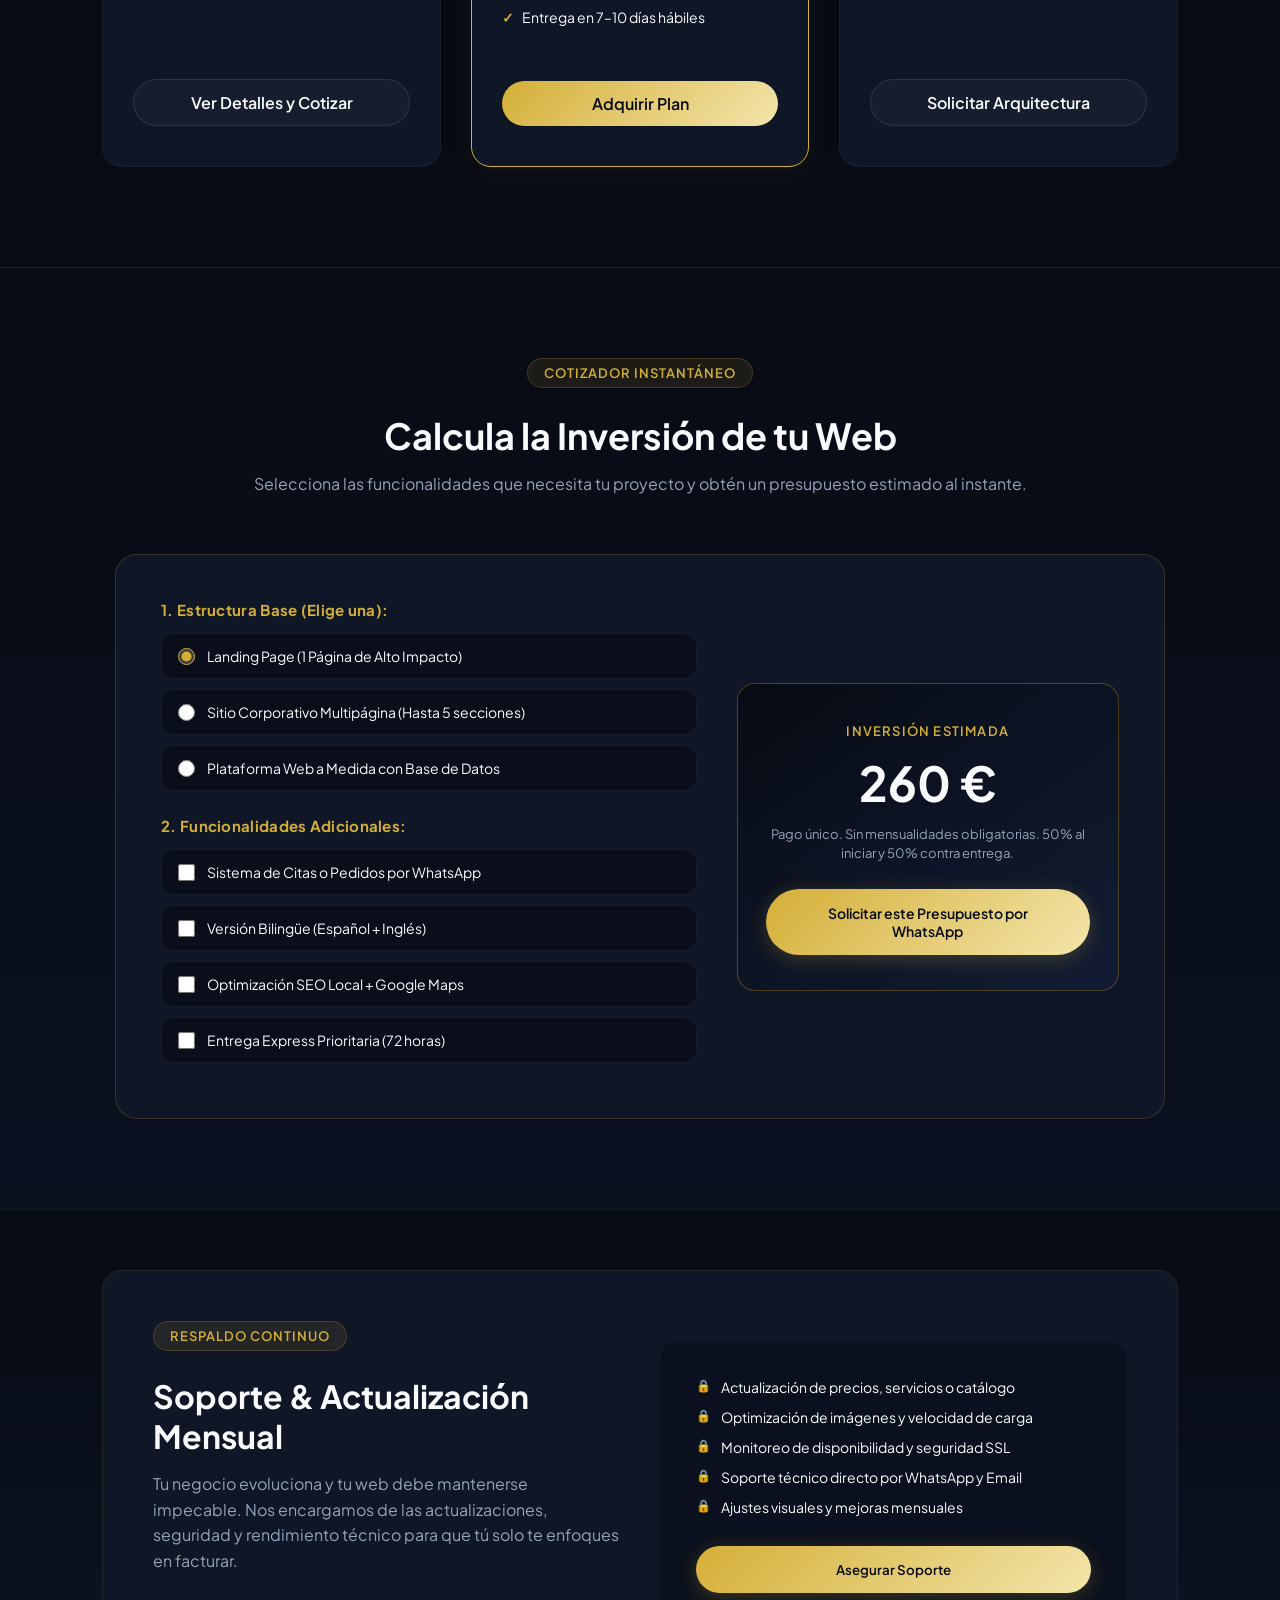
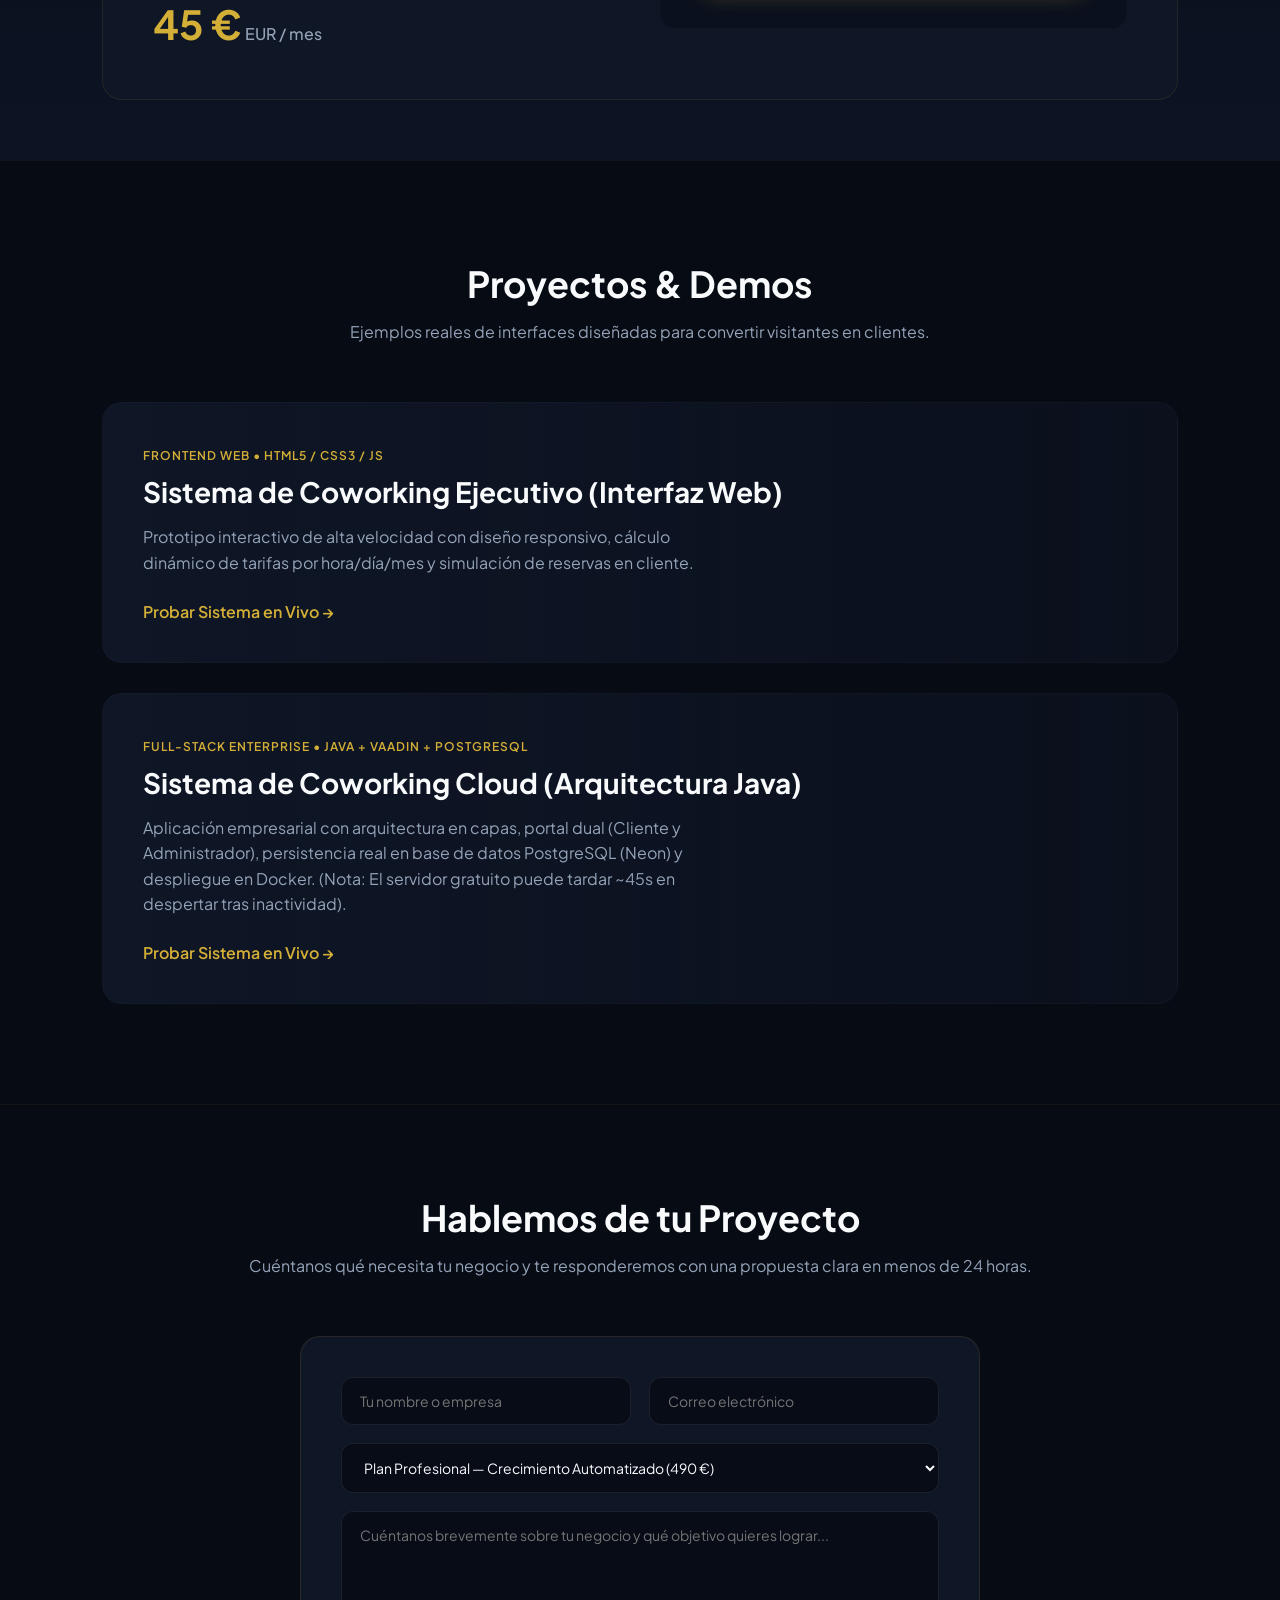
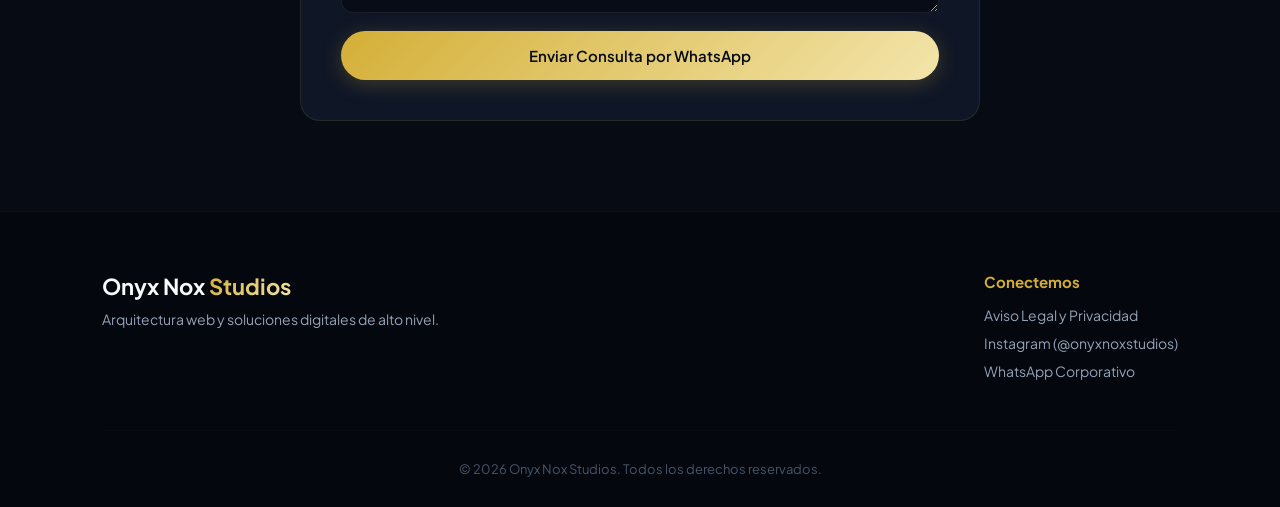
==== commit 85585f06: "Agregar demo Full-Stack Java + Vaadin + PostgreSQL junto a version Frontend" ====
--- a/index.html
+++ b/index.html
@@ -206,12 +206,23 @@
             <p data-i18n="port_subtitle">Ejemplos reales de interfaces diseñadas para convertir visitantes en clientes.</p>
         </div>
         <div class="portfolio-grid">
+            <!-- PROYECTO 1: VERSIÓN FRONTEND (HTML5, CSS3, JS) -->
             <div class="portfolio-item">
                 <div class="portfolio-info">
-                    <span class="client-tag" data-i18n="demo1_tag">Sistema Web & Reservas</span>
-                    <h3 data-i18n="demo1_title">Sistema de Coworking Ejecutivo</h3>
-                    <p data-i18n="demo1_desc">Plataforma completa con autenticación de usuarios, cálculo dinámico de tarifas por hora/día/mes, control de disponibilidad en tiempo real y gestión de reservas.</p>
+                    <span class="client-tag" data-i18n="demo1_tag">Frontend Web • HTML5 / CSS3 / JS</span>
+                    <h3 data-i18n="demo1_title">Sistema de Coworking Ejecutivo (Interfaz Web)</h3>
+                    <p data-i18n="demo1_desc">Prototipo interactivo de alta velocidad con diseño responsivo, cálculo dinámico de tarifas por hora/día/mes y simulación de reservas en cliente.</p>
                     <a href="demos/Sistema-Coworking/index.html" class="view-demo-link" data-i18n="demo_link">Probar Sistema en Vivo →</a>
+                </div>
+            </div>
+
+            <!-- PROYECTO 2: VERSIÓN FULL-STACK ENTERPRISE (JAVA, VAADIN, POSTGRESQL) -->
+            <div class="portfolio-item">
+                <div class="portfolio-info">
+                    <span class="client-tag" data-i18n="demo2_tag">Full-Stack Enterprise • Java + Vaadin + PostgreSQL</span>
+                    <h3 data-i18n="demo2_title">Sistema de Coworking Cloud (Arquitectura Java)</h3>
+                    <p data-i18n="demo2_desc">Aplicación empresarial con arquitectura en capas, portal dual (Cliente y Administrador), persistencia real en base de datos PostgreSQL (Neon) y despliegue en Docker. <em>(Nota: El servidor gratuito puede tardar ~45s en despertar tras inactividad).</em></p>
+                    <a href="https://backend1-proyecto-integrador.onrender.com" target="_blank" rel="noopener noreferrer" class="view-demo-link" data-i18n="demo_link">Probar Sistema en Vivo →</a>
                 </div>
             </div>
         </div>
